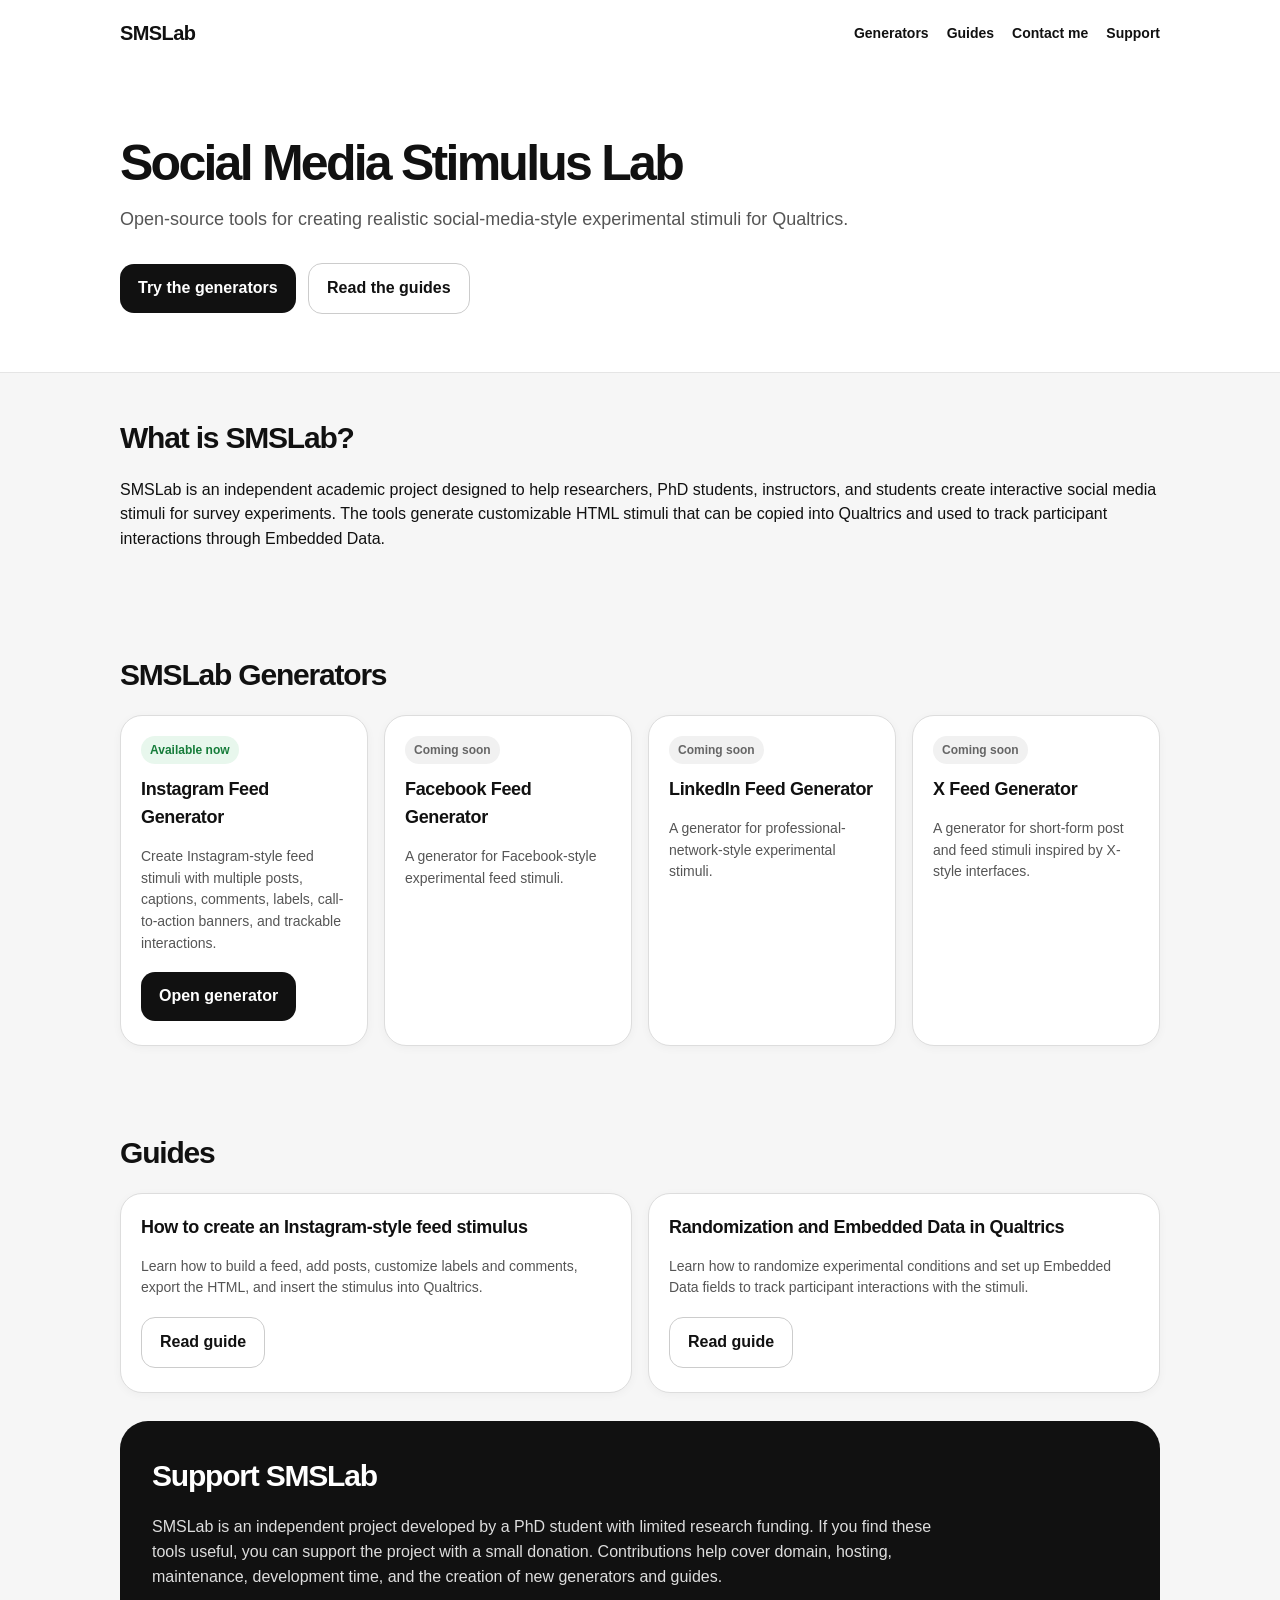
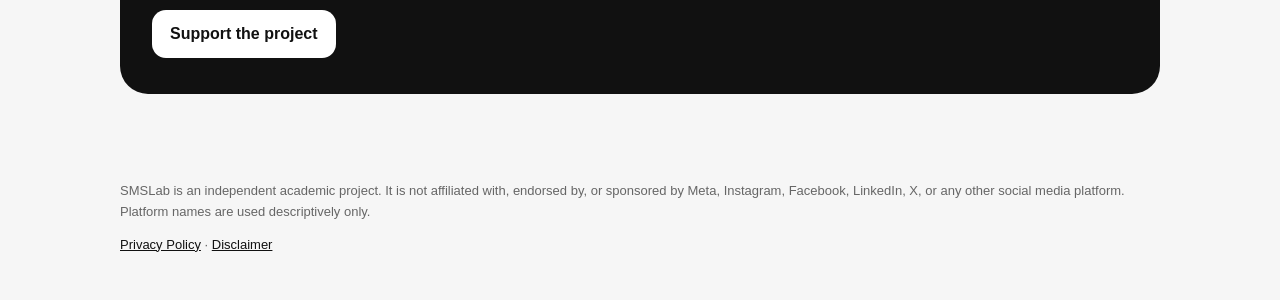
==== index.html @ de45b1e0 "Initial SMSLab website" ====
<!doctype html>
<html lang="en">
<head>
  <meta charset="utf-8">
  <meta name="viewport" content="width=device-width, initial-scale=1">
  <title>SMSLab - Social Media Stimulus Lab</title>
  <style>
:root{--bg:#f6f6f6;--card:#fff;--text:#111;--muted:#555;--line:#ddd;--soft:#f1f1f1}
*{box-sizing:border-box}
body{margin:0;background:var(--bg);color:var(--text);font-family:-apple-system,BlinkMacSystemFont,"Segoe UI",Roboto,Helvetica,Arial,sans-serif;line-height:1.55}
.container{max-width:1080px;margin:0 auto;padding:0 20px}
header{background:#fff;border-bottom:1px solid #e5e5e5}
nav{display:flex;justify-content:space-between;align-items:center;padding:18px 0}
.logo{font-weight:850;font-size:20px;letter-spacing:-.03em}
.nav{display:flex;gap:18px;flex-wrap:wrap}
.nav a{color:#111;text-decoration:none;font-weight:650;font-size:14px}
.hero{padding:70px 0 54px}
h1{font-size:50px;line-height:1.05;letter-spacing:-.055em;margin:0 0 16px;max-width:760px}
.hero p{font-size:18px;color:var(--muted);max-width:740px;margin:0 0 26px}
.button{display:inline-block;background:#111;color:#fff;text-decoration:none;font-weight:750;border-radius:14px;padding:12px 18px;margin:4px 8px 4px 0}
.button.secondary{background:#fff;color:#111;border:1px solid #ccc}
section{padding:42px 0}
h2{font-size:30px;letter-spacing:-.04em;margin:0 0 16px}
.grid{display:grid;grid-template-columns:repeat(4,1fr);gap:16px}
.guides{display:grid;grid-template-columns:1fr 1fr;gap:16px}
.card{background:#fff;border:1px solid var(--line);border-radius:22px;padding:20px;box-shadow:0 2px 10px rgba(0,0,0,.04)}
.card h3{margin:0 0 8px;font-size:18px;letter-spacing:-.02em}
.card p{font-size:14px;color:var(--muted)}
.status{display:inline-block;border-radius:999px;padding:5px 9px;font-size:12px;font-weight:850;margin-bottom:12px}
.available{background:#e8f7ed;color:#167c3a}
.soon{background:#f1f1f1;color:#666}
.support{background:#111;color:#fff;border-radius:28px;padding:32px;margin-top:28px}
.support p{color:#ddd;max-width:780px}
.support .button{background:#fff;color:#111}
footer{padding:32px 0;color:#666;font-size:13px}
footer a{color:#111}
.article{background:#fff;border:1px solid var(--line);border-radius:22px;padding:28px;margin:28px 0;box-shadow:0 2px 10px rgba(0,0,0,.04)}
.article h1{font-size:38px}
.article h2{font-size:24px;margin-top:32px}
.article code,.article pre{background:#f1f1f1;border-radius:8px;padding:2px 6px}
.article pre{padding:14px;overflow:auto}
@media(max-width:900px){.grid{grid-template-columns:1fr 1fr}.guides{grid-template-columns:1fr}h1{font-size:40px}}
@media(max-width:600px){.grid{grid-template-columns:1fr}nav{align-items:flex-start;flex-direction:column}.hero{padding-top:46px}h1{font-size:34px}}
</style>
</head>
<body>
<header>
  <div class="container">
    <nav>
      <div class="logo">SMSLab</div>
      <div class="nav">
        <a href="#generators">Generators</a>
        <a href="#guides">Guides</a>
        <a href="contact.html">Contact me</a>
        <a href="#support">Support</a>
      </div>
    </nav>
    <div class="hero">
      <h1>Social Media Stimulus Lab</h1>
      <p>Open-source tools for creating realistic social-media-style experimental stimuli for Qualtrics.</p>
      <a class="button" href="#generators">Try the generators</a>
      <a class="button secondary" href="#guides">Read the guides</a>
    </div>
  </div>
</header>

<main>
  <section>
    <div class="container">
      <h2>What is SMSLab?</h2>
      <p>SMSLab is an independent academic project designed to help researchers, PhD students, instructors, and students create interactive social media stimuli for survey experiments. The tools generate customizable HTML stimuli that can be copied into Qualtrics and used to track participant interactions through Embedded Data.</p>
    </div>
  </section>

  <section id="generators">
    <div class="container">
      <h2>SMSLab Generators</h2>
      <div class="grid">
        <div class="card">
          <span class="status available">Available now</span>
          <h3>Instagram Feed Generator</h3>
          <p>Create Instagram-style feed stimuli with multiple posts, captions, comments, labels, call-to-action banners, and trackable interactions.</p>
          <a class="button" href="generators/smslab_instagram_feed_generator.html">Open generator</a>
        </div>
        <div class="card">
          <span class="status soon">Coming soon</span>
          <h3>Facebook Feed Generator</h3>
          <p>A generator for Facebook-style experimental feed stimuli.</p>
        </div>
        <div class="card">
          <span class="status soon">Coming soon</span>
          <h3>LinkedIn Feed Generator</h3>
          <p>A generator for professional-network-style experimental stimuli.</p>
        </div>
        <div class="card">
          <span class="status soon">Coming soon</span>
          <h3>X Feed Generator</h3>
          <p>A generator for short-form post and feed stimuli inspired by X-style interfaces.</p>
        </div>
      </div>
    </div>
  </section>

  <section id="guides">
    <div class="container">
      <h2>Guides</h2>
      <div class="guides">
        <div class="card">
          <h3>How to create an Instagram-style feed stimulus</h3>
          <p>Learn how to build a feed, add posts, customize labels and comments, export the HTML, and insert the stimulus into Qualtrics.</p>
          <a class="button secondary" href="guides/instagram-feed-guide.html">Read guide</a>
        </div>
        <div class="card">
          <h3>Randomization and Embedded Data in Qualtrics</h3>
          <p>Learn how to randomize experimental conditions and set up Embedded Data fields to track participant interactions with the stimuli.</p>
          <a class="button secondary" href="guides/qualtrics-randomization-embedded-data.html">Read guide</a>
        </div>
      </div>

      <div id="support" class="support">
        <h2>Support SMSLab</h2>
        <p>SMSLab is an independent project developed by a PhD student with limited research funding. If you find these tools useful, you can support the project with a small donation. Contributions help cover domain, hosting, maintenance, development time, and the creation of new generators and guides.</p>
        <a class="button" href="#">Support the project</a>
      </div>
    </div>
  </section>
</main>

<footer>
  <div class="container">
    <p>SMSLab is an independent academic project. It is not affiliated with, endorsed by, or sponsored by Meta, Instagram, Facebook, LinkedIn, X, or any other social media platform. Platform names are used descriptively only.</p>
    <p><a href="privacy.html">Privacy Policy</a> · <a href="disclaimer.html">Disclaimer</a></p>
  </div>
</footer>
</body>
</html>
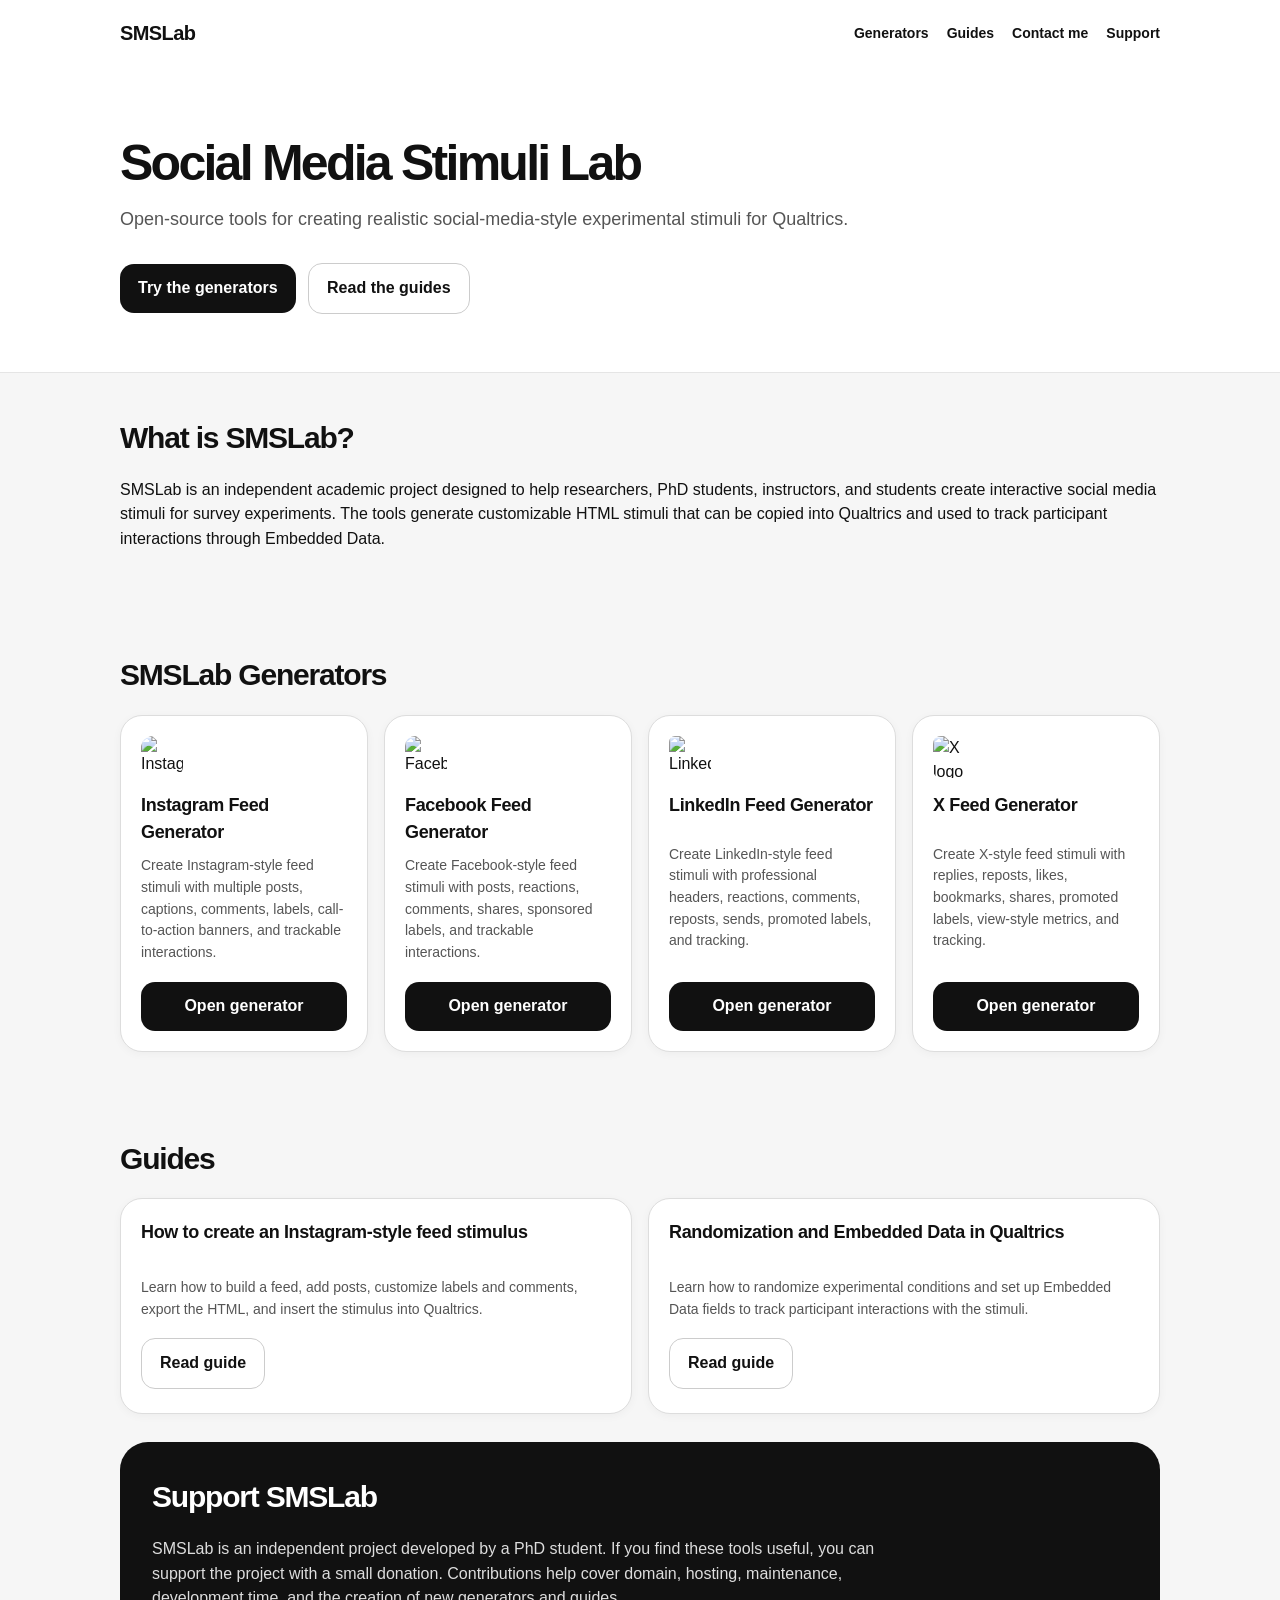
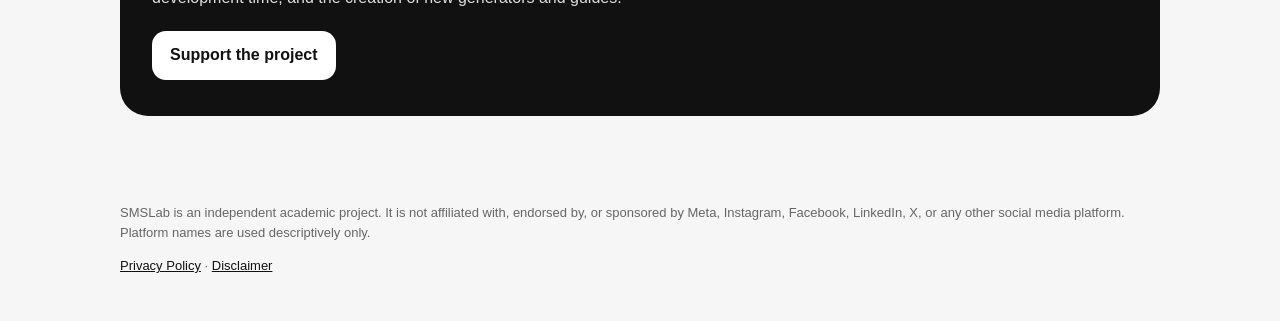
==== commit c4e7f61c: "Upload SMSLab website" ====
--- a/index.html
+++ b/index.html
@@ -3,7 +3,7 @@
 <head>
   <meta charset="utf-8">
   <meta name="viewport" content="width=device-width, initial-scale=1">
-  <title>SMSLab - Social Media Stimulus Lab</title>
+  <title>SMSLab - Social Media Stimuli Lab</title>
   <style>
 :root{--bg:#f6f6f6;--card:#fff;--text:#111;--muted:#555;--line:#ddd;--soft:#f1f1f1}
 *{box-sizing:border-box}
@@ -24,11 +24,19 @@
 .grid{display:grid;grid-template-columns:repeat(4,1fr);gap:16px}
 .guides{display:grid;grid-template-columns:1fr 1fr;gap:16px}
 .card{background:#fff;border:1px solid var(--line);border-radius:22px;padding:20px;box-shadow:0 2px 10px rgba(0,0,0,.04)}
-.card h3{margin:0 0 8px;font-size:18px;letter-spacing:-.02em}
+.grid .card{display:flex;flex-direction:column;min-height:282px}
+.card h3{margin:0 0 8px;font-size:18px;letter-spacing:-.02em;min-height:44px}
 .card p{font-size:14px;color:var(--muted)}
+.grid .card p{flex:1;margin:0 0 18px}
+.grid .card .button{display:block;text-align:center;width:100%;margin:0}
 .status{display:inline-block;border-radius:999px;padding:5px 9px;font-size:12px;font-weight:850;margin-bottom:12px}
 .available{background:#e8f7ed;color:#167c3a}
 .soon{background:#f1f1f1;color:#666}
+.platform-icon{width:42px;height:42px;display:block;margin-bottom:14px;object-fit:contain}
+.platform-icon.ig{border-radius:12px}
+.platform-icon.fb{border-radius:10px}
+.platform-icon.li{border-radius:6px}
+.platform-icon.x{border-radius:8px}
 .support{background:#111;color:#fff;border-radius:28px;padding:32px;margin-top:28px}
 .support p{color:#ddd;max-width:780px}
 .support .button{background:#fff;color:#111}
@@ -56,7 +64,7 @@
       </div>
     </nav>
     <div class="hero">
-      <h1>Social Media Stimulus Lab</h1>
+      <h1>Social Media Stimuli Lab</h1>
       <p>Open-source tools for creating realistic social-media-style experimental stimuli for Qualtrics.</p>
       <a class="button" href="#generators">Try the generators</a>
       <a class="button secondary" href="#guides">Read the guides</a>
@@ -77,25 +85,28 @@
       <h2>SMSLab Generators</h2>
       <div class="grid">
         <div class="card">
-          <span class="status available">Available now</span>
+          <img class="platform-icon ig" src="https://upload.wikimedia.org/wikipedia/commons/9/95/Instagram_logo_2022.svg" alt="Instagram logo" loading="lazy">
           <h3>Instagram Feed Generator</h3>
           <p>Create Instagram-style feed stimuli with multiple posts, captions, comments, labels, call-to-action banners, and trackable interactions.</p>
           <a class="button" href="generators/smslab_instagram_feed_generator.html">Open generator</a>
         </div>
         <div class="card">
-          <span class="status soon">Coming soon</span>
+          <img class="platform-icon fb" src="https://upload.wikimedia.org/wikipedia/commons/5/51/Facebook_f_logo_%282019%29.svg" alt="Facebook logo" loading="lazy">
           <h3>Facebook Feed Generator</h3>
-          <p>A generator for Facebook-style experimental feed stimuli.</p>
+          <p>Create Facebook-style feed stimuli with posts, reactions, comments, shares, sponsored labels, and trackable interactions.</p>
+          <a class="button" href="generators/smslab_facebook_feed_generator.html">Open generator</a>
         </div>
         <div class="card">
-          <span class="status soon">Coming soon</span>
+          <img class="platform-icon li" src="https://upload.wikimedia.org/wikipedia/commons/8/81/LinkedIn_icon.svg" alt="LinkedIn logo" loading="lazy">
           <h3>LinkedIn Feed Generator</h3>
-          <p>A generator for professional-network-style experimental stimuli.</p>
+          <p>Create LinkedIn-style feed stimuli with professional headers, reactions, comments, reposts, sends, promoted labels, and tracking.</p>
+          <a class="button" href="generators/smslab_linkedin_feed_generator.html">Open generator</a>
         </div>
         <div class="card">
-          <span class="status soon">Coming soon</span>
+          <img class="platform-icon x" src="https://upload.wikimedia.org/wikipedia/commons/c/cc/X_icon.svg" alt="X logo" loading="lazy">
           <h3>X Feed Generator</h3>
-          <p>A generator for short-form post and feed stimuli inspired by X-style interfaces.</p>
+          <p>Create X-style feed stimuli with replies, reposts, likes, bookmarks, shares, promoted labels, view-style metrics, and tracking.</p>
+          <a class="button" href="generators/smslab_x_feed_generator.html">Open generator</a>
         </div>
       </div>
     </div>
@@ -119,7 +130,7 @@
 
       <div id="support" class="support">
         <h2>Support SMSLab</h2>
-        <p>SMSLab is an independent project developed by a PhD student with limited research funding. If you find these tools useful, you can support the project with a small donation. Contributions help cover domain, hosting, maintenance, development time, and the creation of new generators and guides.</p>
+        <p>SMSLab is an independent project developed by a PhD student. If you find these tools useful, you can support the project with a small donation. Contributions help cover domain, hosting, maintenance, development time, and the creation of new generators and guides.</p>
         <a class="button" href="#">Support the project</a>
       </div>
     </div>
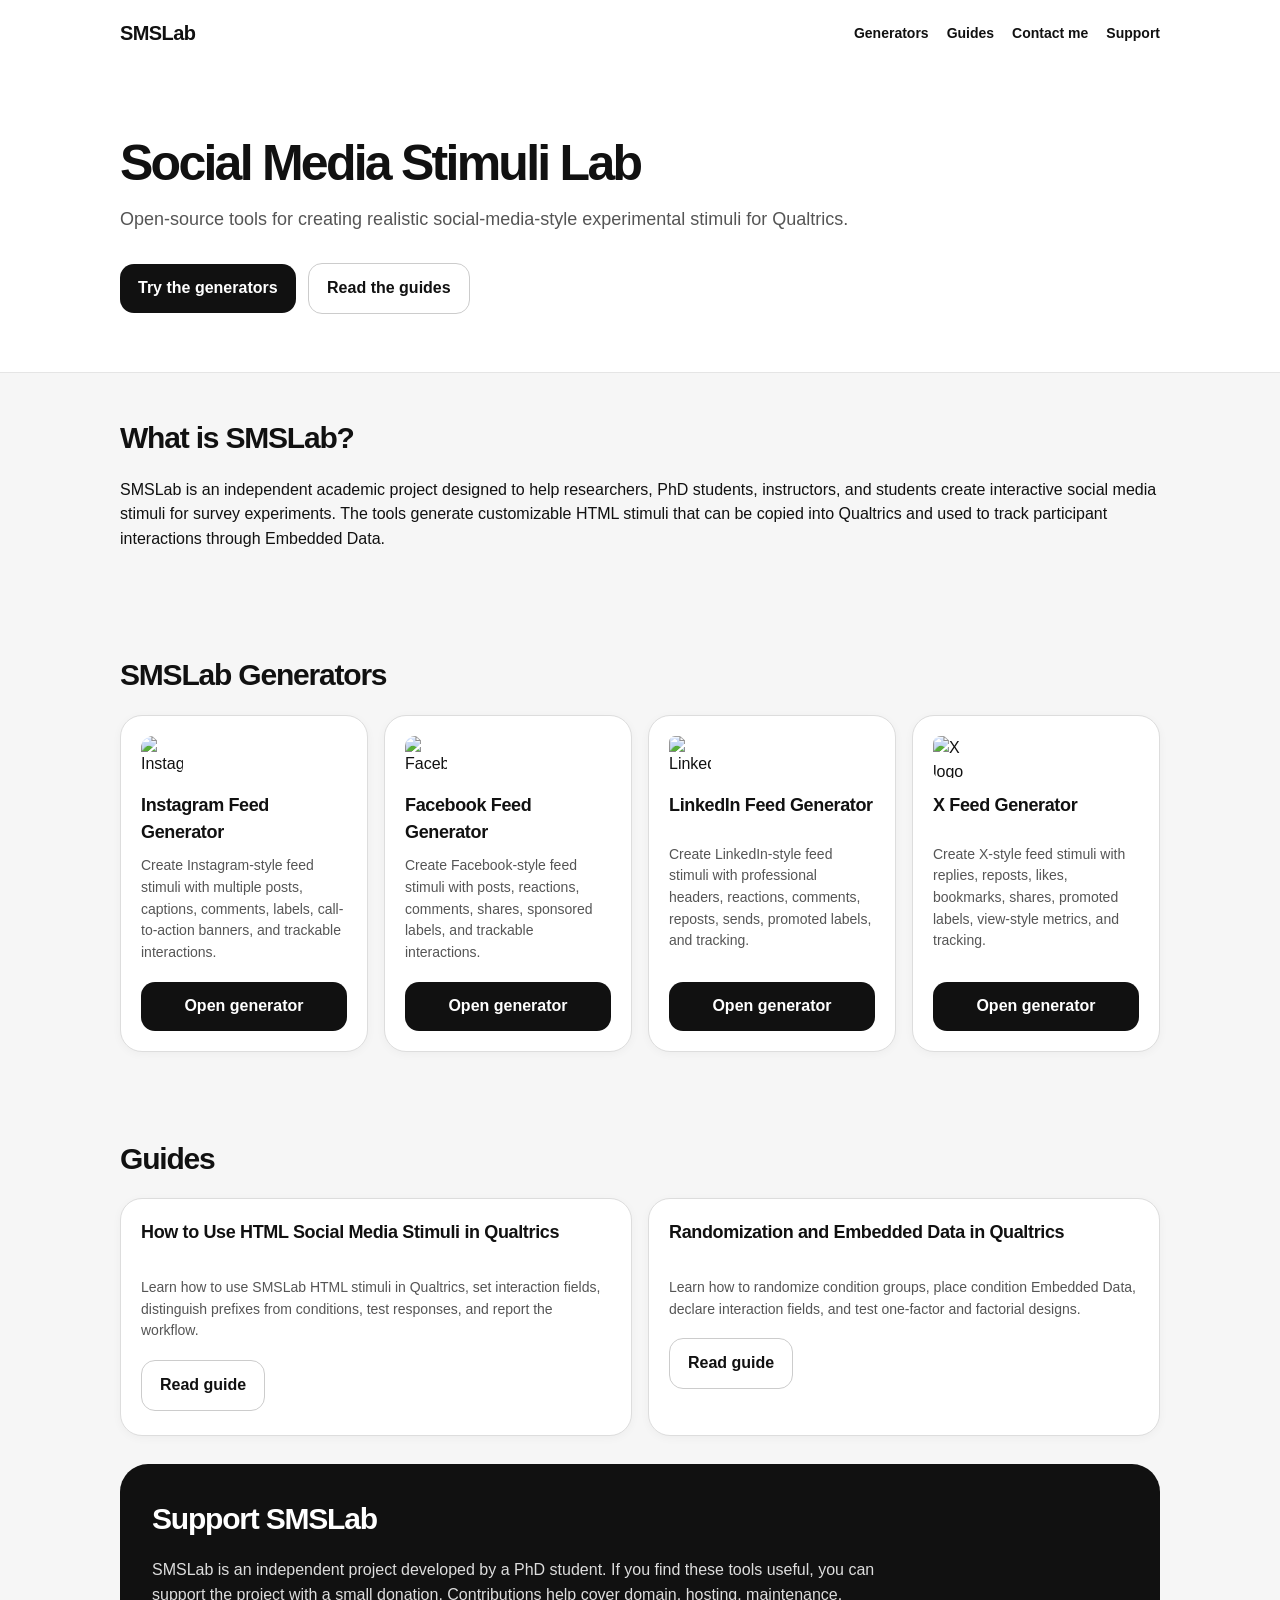
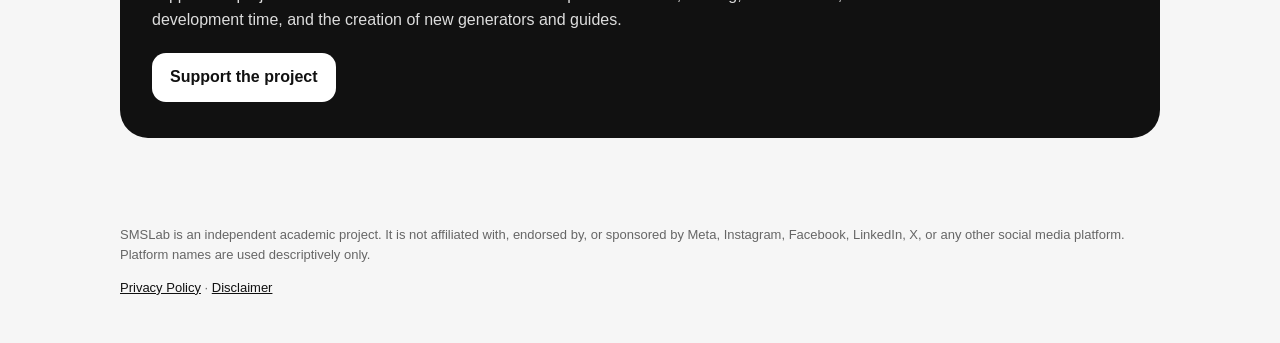
==== commit eb63705e: "Add files via upload" ====
--- a/index.html
+++ b/index.html
@@ -24,6 +24,9 @@
 .grid{display:grid;grid-template-columns:repeat(4,1fr);gap:16px}
 .guides{display:grid;grid-template-columns:1fr 1fr;gap:16px}
 .card{background:#fff;border:1px solid var(--line);border-radius:22px;padding:20px;box-shadow:0 2px 10px rgba(0,0,0,.04)}
+.generator-card{cursor:pointer;transition:border-color .18s ease,box-shadow .18s ease,transform .18s ease}
+.generator-card:hover,.generator-card:focus-within{border-color:#b8b8b8;box-shadow:0 6px 22px rgba(0,0,0,.08);transform:translateY(-1px)}
+.generator-card:focus{outline:3px solid rgba(17,17,17,.18);outline-offset:3px}
 .grid .card{display:flex;flex-direction:column;min-height:282px}
 .card h3{margin:0 0 8px;font-size:18px;letter-spacing:-.02em;min-height:44px}
 .card p{font-size:14px;color:var(--muted)}
@@ -84,25 +87,25 @@
     <div class="container">
       <h2>SMSLab Generators</h2>
       <div class="grid">
-        <div class="card">
+        <div class="card generator-card" data-generator-link="generators/smslab_instagram_feed_generator.html">
           <img class="platform-icon ig" src="https://upload.wikimedia.org/wikipedia/commons/9/95/Instagram_logo_2022.svg" alt="Instagram logo" loading="lazy">
           <h3>Instagram Feed Generator</h3>
           <p>Create Instagram-style feed stimuli with multiple posts, captions, comments, labels, call-to-action banners, and trackable interactions.</p>
           <a class="button" href="generators/smslab_instagram_feed_generator.html">Open generator</a>
         </div>
-        <div class="card">
+        <div class="card generator-card" data-generator-link="generators/smslab_facebook_feed_generator.html">
           <img class="platform-icon fb" src="https://upload.wikimedia.org/wikipedia/commons/5/51/Facebook_f_logo_%282019%29.svg" alt="Facebook logo" loading="lazy">
           <h3>Facebook Feed Generator</h3>
           <p>Create Facebook-style feed stimuli with posts, reactions, comments, shares, sponsored labels, and trackable interactions.</p>
           <a class="button" href="generators/smslab_facebook_feed_generator.html">Open generator</a>
         </div>
-        <div class="card">
+        <div class="card generator-card" data-generator-link="generators/smslab_linkedin_feed_generator.html">
           <img class="platform-icon li" src="https://upload.wikimedia.org/wikipedia/commons/8/81/LinkedIn_icon.svg" alt="LinkedIn logo" loading="lazy">
           <h3>LinkedIn Feed Generator</h3>
           <p>Create LinkedIn-style feed stimuli with professional headers, reactions, comments, reposts, sends, promoted labels, and tracking.</p>
           <a class="button" href="generators/smslab_linkedin_feed_generator.html">Open generator</a>
         </div>
-        <div class="card">
+        <div class="card generator-card" data-generator-link="generators/smslab_x_feed_generator.html">
           <img class="platform-icon x" src="https://upload.wikimedia.org/wikipedia/commons/c/cc/X_icon.svg" alt="X logo" loading="lazy">
           <h3>X Feed Generator</h3>
           <p>Create X-style feed stimuli with replies, reposts, likes, bookmarks, shares, promoted labels, view-style metrics, and tracking.</p>
@@ -117,13 +120,13 @@
       <h2>Guides</h2>
       <div class="guides">
         <div class="card">
-          <h3>How to create an Instagram-style feed stimulus</h3>
-          <p>Learn how to build a feed, add posts, customize labels and comments, export the HTML, and insert the stimulus into Qualtrics.</p>
+          <h3>How to Use HTML Social Media Stimuli in Qualtrics</h3>
+          <p>Learn how to use SMSLab HTML stimuli in Qualtrics, set interaction fields, distinguish prefixes from conditions, test responses, and report the workflow.</p>
           <a class="button secondary" href="guides/instagram-feed-guide.html">Read guide</a>
         </div>
         <div class="card">
           <h3>Randomization and Embedded Data in Qualtrics</h3>
-          <p>Learn how to randomize experimental conditions and set up Embedded Data fields to track participant interactions with the stimuli.</p>
+          <p>Learn how to randomize condition groups, place condition Embedded Data, declare interaction fields, and test one-factor and factorial designs.</p>
           <a class="button secondary" href="guides/qualtrics-randomization-embedded-data.html">Read guide</a>
         </div>
       </div>
@@ -143,5 +146,38 @@
     <p><a href="privacy.html">Privacy Policy</a> · <a href="disclaimer.html">Disclaimer</a></p>
   </div>
 </footer>
+<script>
+(function(){
+  var pathLooksLikeFolderWithoutSlash = location.protocol !== 'file:' && !location.pathname.endsWith('/') && !/\.[a-z0-9]+$/i.test(location.pathname);
+  var appBase = pathLooksLikeFolderWithoutSlash ? location.origin + location.pathname + '/' : document.baseURI;
+
+  function resolveAppPath(path){
+    return new URL(path, appBase).href;
+  }
+
+  document.querySelectorAll('a[href]').forEach(function(link){
+    var href = link.getAttribute('href');
+    if (!href || href.charAt(0) === '#' || /^[a-z][a-z0-9+.-]*:/i.test(href)) return;
+    link.href = resolveAppPath(href);
+  });
+
+  document.querySelectorAll('[data-generator-link]').forEach(function(card){
+    var target = card.getAttribute('data-generator-link');
+    if (!target) return;
+    var url = resolveAppPath(target);
+    card.setAttribute('role', 'link');
+    card.setAttribute('tabindex', '0');
+    card.addEventListener('click', function(event){
+      if (event.target.closest('a,button,input,select,textarea')) return;
+      window.location.href = url;
+    });
+    card.addEventListener('keydown', function(event){
+      if (event.key !== 'Enter' && event.key !== ' ') return;
+      event.preventDefault();
+      window.location.href = url;
+    });
+  });
+})();
+</script>
 </body>
 </html>
